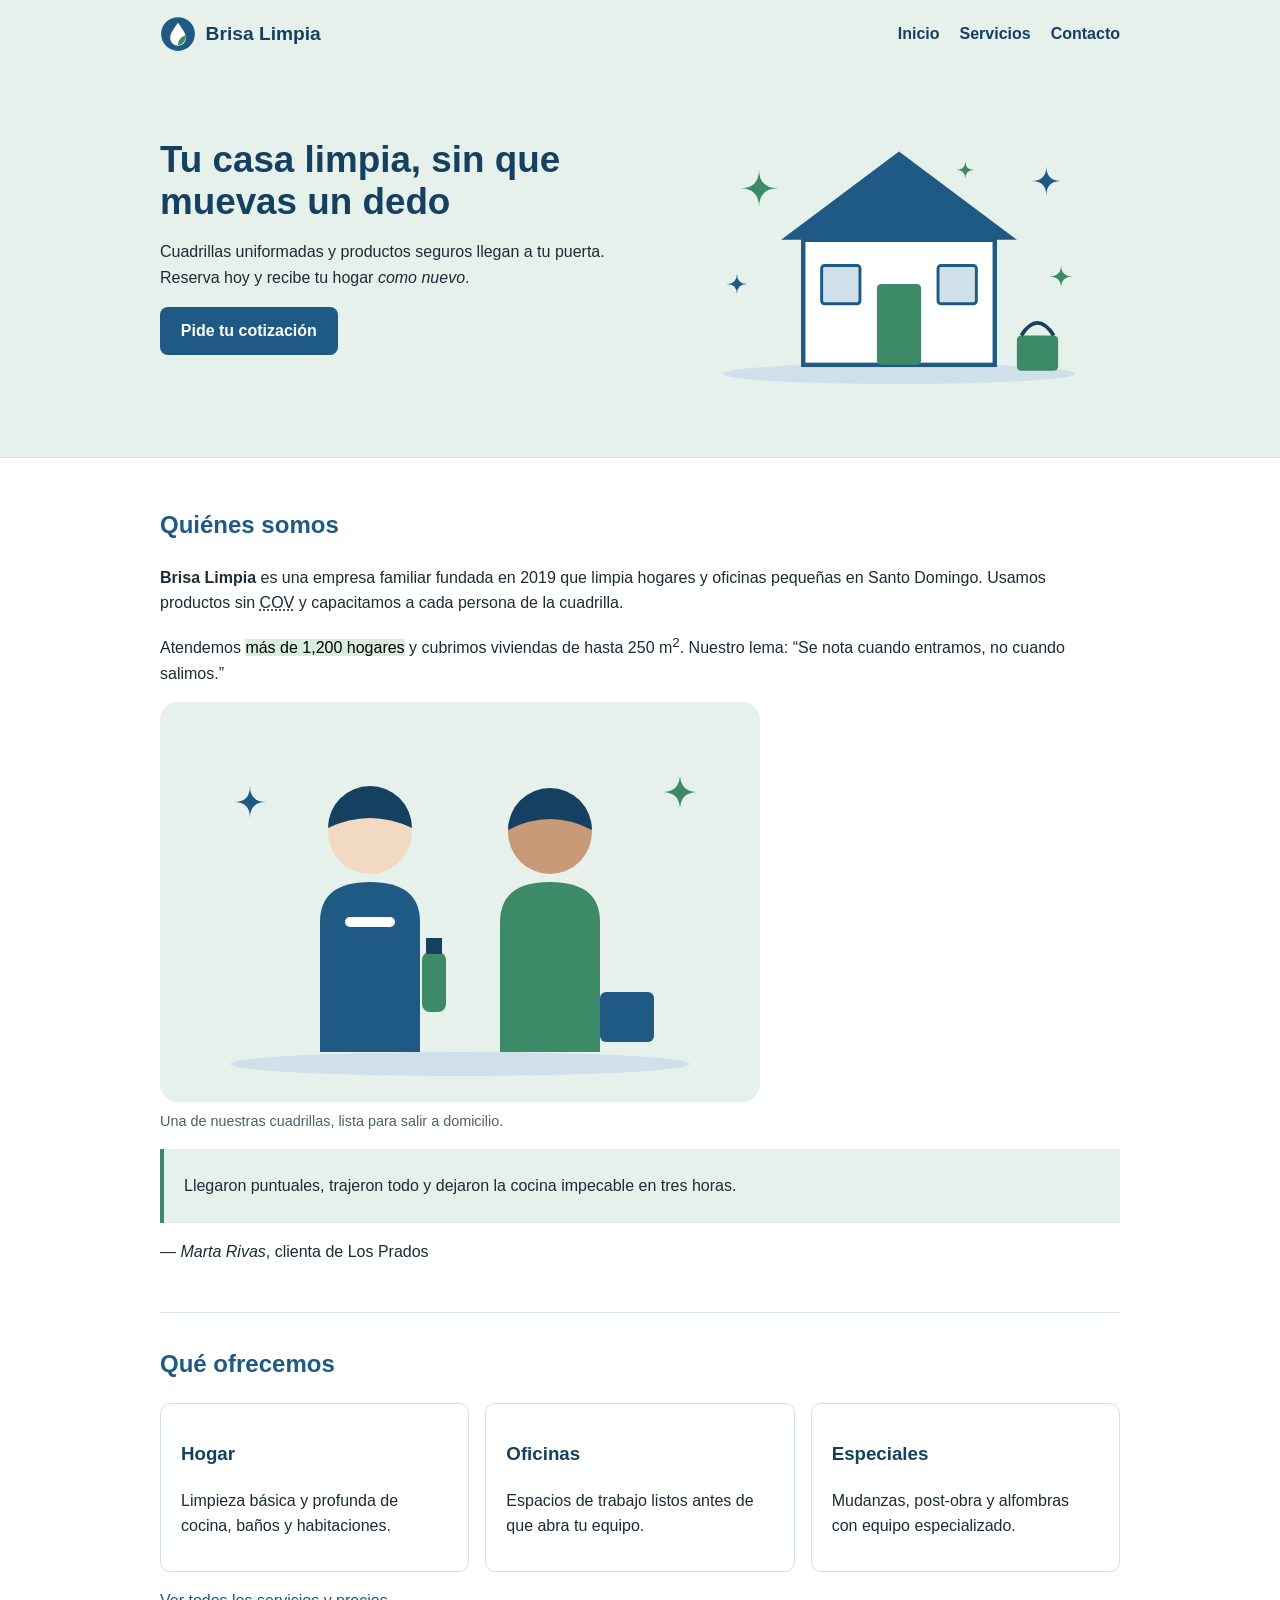
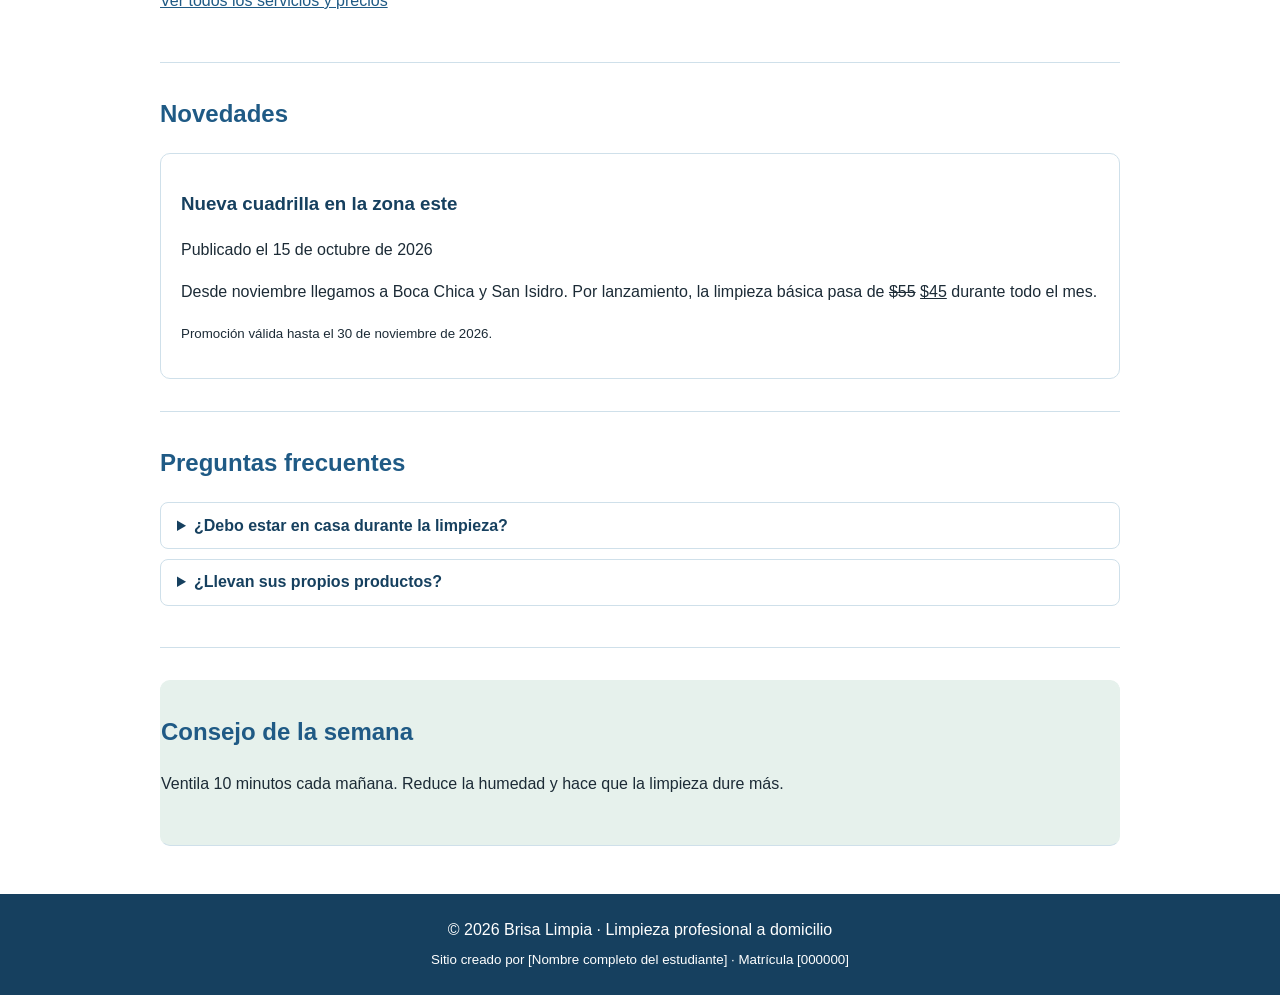
==== index.html @ 1523bc92 "Add files via upload" ====
<!DOCTYPE html>
<html lang="es">
<head>
<meta charset="UTF-8">
<meta name="viewport" content="width=device-width, initial-scale=1">
<title>Brisa Limpia · Limpieza profesional a domicilio</title>
<meta name="description" content="Limpieza profesional de hogares y oficinas pequeñas a domicilio en Santo Domingo, con cuadrillas capacitadas y productos seguros.">
<link rel="icon" href="img/logo.svg" type="image/svg+xml">
<link rel="stylesheet" href="style.css">
</head>
<body>
<header>
<div class="barra">
<a class="marca" href="index.html"><img src="img/logo.svg" alt="Logotipo de Brisa Limpia: una gota blanca con una hoja verde sobre círculo azul" width="36" height="36">Brisa Limpia</a>
<nav aria-label="Principal">
<ul>
<li><a href="index.html">Inicio</a></li>
<li><a href="servicios.html">Servicios</a></li>
<li><a href="contacto.html">Contacto</a></li>
</ul>
</nav>
</div>
<div class="portada">
<div>
<h1>Tu casa limpia, sin que muevas un dedo</h1>
<p>Cuadrillas uniformadas y productos seguros llegan a tu puerta. Reserva hoy y recibe tu hogar <em>como nuevo</em>.</p>
<p><a class="boton" href="contacto.html">Pide tu cotización</a></p>
</div>
<img src="img/hero.svg" alt="Casa de tejado azul con puerta verde, destellos de limpieza y un cubo junto a la entrada" width="600" height="420">
</div>
</header>
<main>
<section id="quienes">
<h2>Quiénes somos</h2>
<p><strong>Brisa Limpia</strong> es una empresa familiar fundada en 2019 que limpia hogares y oficinas pequeñas en Santo Domingo. Usamos productos sin <abbr title="compuestos orgánicos volátiles">COV</abbr> y capacitamos a cada persona de la cuadrilla.</p>
<p>Atendemos <mark>más de 1,200 hogares</mark> y cubrimos viviendas de hasta 250 m<sup>2</sup>. Nuestro lema: <q>Se nota cuando entramos, no cuando salimos.</q></p>
<figure>
<img src="img/equipo.svg" alt="Dos integrantes de la cuadrilla con uniforme azul y verde, una con un rociador de limpieza" width="600" height="400">
<figcaption>Una de nuestras cuadrillas, lista para salir a domicilio.</figcaption>
</figure>
<blockquote>
<p>Llegaron puntuales, trajeron todo y dejaron la cocina impecable en tres horas.</p>
</blockquote>
<p>— <cite>Marta Rivas</cite>, clienta de Los Prados</p>
</section>
<section id="ofrecemos">
<h2>Qué ofrecemos</h2>
<ul class="tarjetas">
<li><h3>Hogar</h3><p>Limpieza básica y profunda de cocina, baños y habitaciones.</p></li>
<li><h3>Oficinas</h3><p>Espacios de trabajo listos antes de que abra tu equipo.</p></li>
<li><h3>Especiales</h3><p>Mudanzas, post-obra y alfombras con equipo especializado.</p></li>
</ul>
<p><a href="servicios.html">Ver todos los servicios y precios</a></p>
</section>
<section id="novedades">
<h2>Novedades</h2>
<article>
<h3>Nueva cuadrilla en la zona este</h3>
<p>Publicado el <time datetime="2026-10-15">15 de octubre de 2026</time></p>
<p>Desde noviembre llegamos a Boca Chica y San Isidro. Por lanzamiento, la limpieza básica pasa de <del>$55</del> <ins>$45</ins> durante todo el mes.</p>
<p><small>Promoción válida hasta el 30 de noviembre de 2026.</small></p>
</article>
</section>
<section id="preguntas">
<h2>Preguntas frecuentes</h2>
<details>
<summary>¿Debo estar en casa durante la limpieza?</summary>
<p>No es obligatorio. Puedes dejarnos acceso con un portero o un familiar.</p>
</details>
<details>
<summary>¿Llevan sus propios productos?</summary>
<p>Sí, traemos productos, aspiradora y paños de microfibra. Tú no pones nada.</p>
</details>
</section>
<aside>
<h2>Consejo de la semana</h2>
<p>Ventila 10 minutos cada mañana. Reduce la humedad y hace que la limpieza dure más.</p>
</aside>
</main>
<footer>
<p>&copy; 2026 Brisa Limpia · Limpieza profesional a domicilio</p>
<p><small>Sitio creado por [Nombre completo del estudiante] · Matrícula [000000]</small></p>
</footer>
</body>
</html>
---- style.css ----
/* Colores principales del sitio */
:root {
    --azul: #1f5a85;
    --azul-osc: #16405f;
    --verde: #3c8a68;
    --verde-cl: #e6f1ec;
    --blanco: #fff;
    --texto: #1c2b36;
    --borde: #cfe0ea;
}

* {
    box-sizing: border-box;
}

body {
    margin: 0;
    font-family: Arial, Helvetica, sans-serif;
    color: var(--texto);
    background: var(--blanco);
    line-height: 1.6;
}

a {
    color: var(--azul);
}

/* Imágenes y contenido multimedia */
img,
video,
iframe {
    max-width: 100%;
}

img {
    height: auto;
}

/* Encabezado y navegación */
header {
    background: var(--verde-cl);
    border-bottom: 1px solid var(--borde);
}

.barra {
    display: flex;
    flex-wrap: wrap;
    justify-content: space-between;
    align-items: center;
    gap: 1rem;
    max-width: 1000px;
    margin: auto;
    padding: 1rem 1.25rem;
}

.marca {
    display: flex;
    align-items: center;
    gap: .6rem;
    font-weight: 700;
    color: var(--azul-osc);
    text-decoration: none;
    font-size: 1.2rem;
}

nav ul {
    display: flex;
    gap: 1.25rem;
    list-style: none;
    margin: 0;
    padding: 0;
}

nav a {
    text-decoration: none;
    color: var(--azul-osc);
    font-weight: 700;
}

nav a:hover {
    color: var(--verde);
}

/* Portada y títulos */
.portada {
    max-width: 1000px;
    margin: auto;
    padding: 2rem 1.25rem 3rem;
    display: grid;
    gap: 2rem;
    grid-template-columns: 1.1fr 1fr;
    align-items: center;
}

.portada.simple {
    grid-template-columns: 1fr;
    padding-bottom: 2rem;
}

h1 {
    font-size: 2.3rem;
    line-height: 1.15;
    color: var(--azul-osc);
    margin: 0 0 .75rem;
}

h2 {
    color: var(--azul);
    margin-top: 0;
}

h3 {
    color: var(--azul-osc);
}

/* Botones */
.boton {
    display: inline-block;
    background: var(--azul);
    color: var(--blanco);
    padding: .7rem 1.3rem;
    border-radius: 8px;
    text-decoration: none;
    font-weight: 700;
}

.boton:hover {
    background: var(--verde);
}

/* Contenido principal */
main {
    max-width: 1000px;
    margin: auto;
    padding: 1rem 1.25rem;
}

main > section,
main > aside {
    padding: 2rem 0;
    border-bottom: 1px solid var(--borde);
}

/* Tarjetas y artículos */
.tarjetas {
    list-style: none;
    padding: 0;
    display: grid;
    gap: 1rem;
    grid-template-columns: repeat(auto-fit, minmax(220px, 1fr));
}

.tarjetas li,
article,
aside {
    border: 1px solid var(--borde);
    border-radius: 10px;
    padding: 1rem 1.25rem;
}

aside {
    background: var(--verde-cl);
    border-color: var(--verde-cl);
}

main > aside {
    margin: 2rem 0;
}

/* Figuras y citas */
figure {
    margin: 0 0 1rem;
}

figcaption {
    font-size: .9rem;
    color: #4b6070;
}

blockquote {
    margin: 1rem 0;
    padding: .5rem 1.25rem;
    border-left: 4px solid var(--verde);
    background: var(--verde-cl);
}

mark {
    background: #d8ecdf;
}

/* Galería de imágenes */
.galeria {
    display: grid;
    gap: 1rem;
    grid-template-columns: repeat(auto-fit, minmax(220px, 1fr));
}

/* Tablas */
.tabla-caja {
    overflow-x: auto;
}

table {
    border-collapse: collapse;
    width: 100%;
    min-width: 520px;
}

caption {
    text-align: left;
    font-weight: 700;
    padding-bottom: .5rem;
    color: var(--azul-osc);
}

th,
td {
    border: 1px solid var(--borde);
    padding: .6rem .8rem;
    text-align: left;
}

thead th {
    background: var(--azul);
    color: var(--blanco);
}

tbody th[scope="rowgroup"] {
    background: var(--verde-cl);
}

tfoot th,
tfoot td {
    background: var(--verde-cl);
}

/* Secciones desplegables */
details {
    border: 1px solid var(--borde);
    border-radius: 8px;
    padding: .6rem 1rem;
    margin-bottom: .6rem;
}

summary {
    cursor: pointer;
    font-weight: 700;
    color: var(--azul-osc);
}

/* Formularios */
fieldset {
    border: 1px solid var(--borde);
    border-radius: 10px;
    margin: 0 0 1.25rem;
    padding: 1rem 1.25rem;
}

legend {
    font-weight: 700;
    color: var(--azul-osc);
    padding: 0 .4rem;
}

form label {
    display: block;
    margin: .8rem 0 .25rem;
    font-weight: 700;
}

form label.en-linea {
    display: inline-block;
    font-weight: 400;
    margin-right: 1rem;
}

input:not([type="radio"], [type="checkbox"], [type="color"], [type="range"]),
select,
textarea {
    width: 100%;
    padding: .55rem;
    border: 1px solid #9db6c6;
    border-radius: 6px;
    font: inherit;
}

/* Botones de formularios */
button {
    background: var(--verde);
    color: var(--blanco);
    border: 0;
    border-radius: 8px;
    padding: .8rem 1.6rem;
    font: inherit;
    font-weight: 700;
    cursor: pointer;
}

button:hover {
    background: var(--azul);
}

address {
    font-style: normal;
}

/* Videos y contenido incrustado */
iframe {
    width: 100%;
    height: 320px;
    border: 1px solid var(--borde);
    border-radius: 10px;
}

/* Pie de página */
footer {
    background: var(--azul-osc);
    color: var(--blanco);
    text-align: center;
    padding: 1.25rem;
}

footer p {
    margin: .2rem 0;
}

/* Adaptación a pantallas pequeñas */
@media (max-width: 700px) {
    .portada {
        grid-template-columns: 1fr;
    }

    h1 {
        font-size: 1.8rem;
    }
}
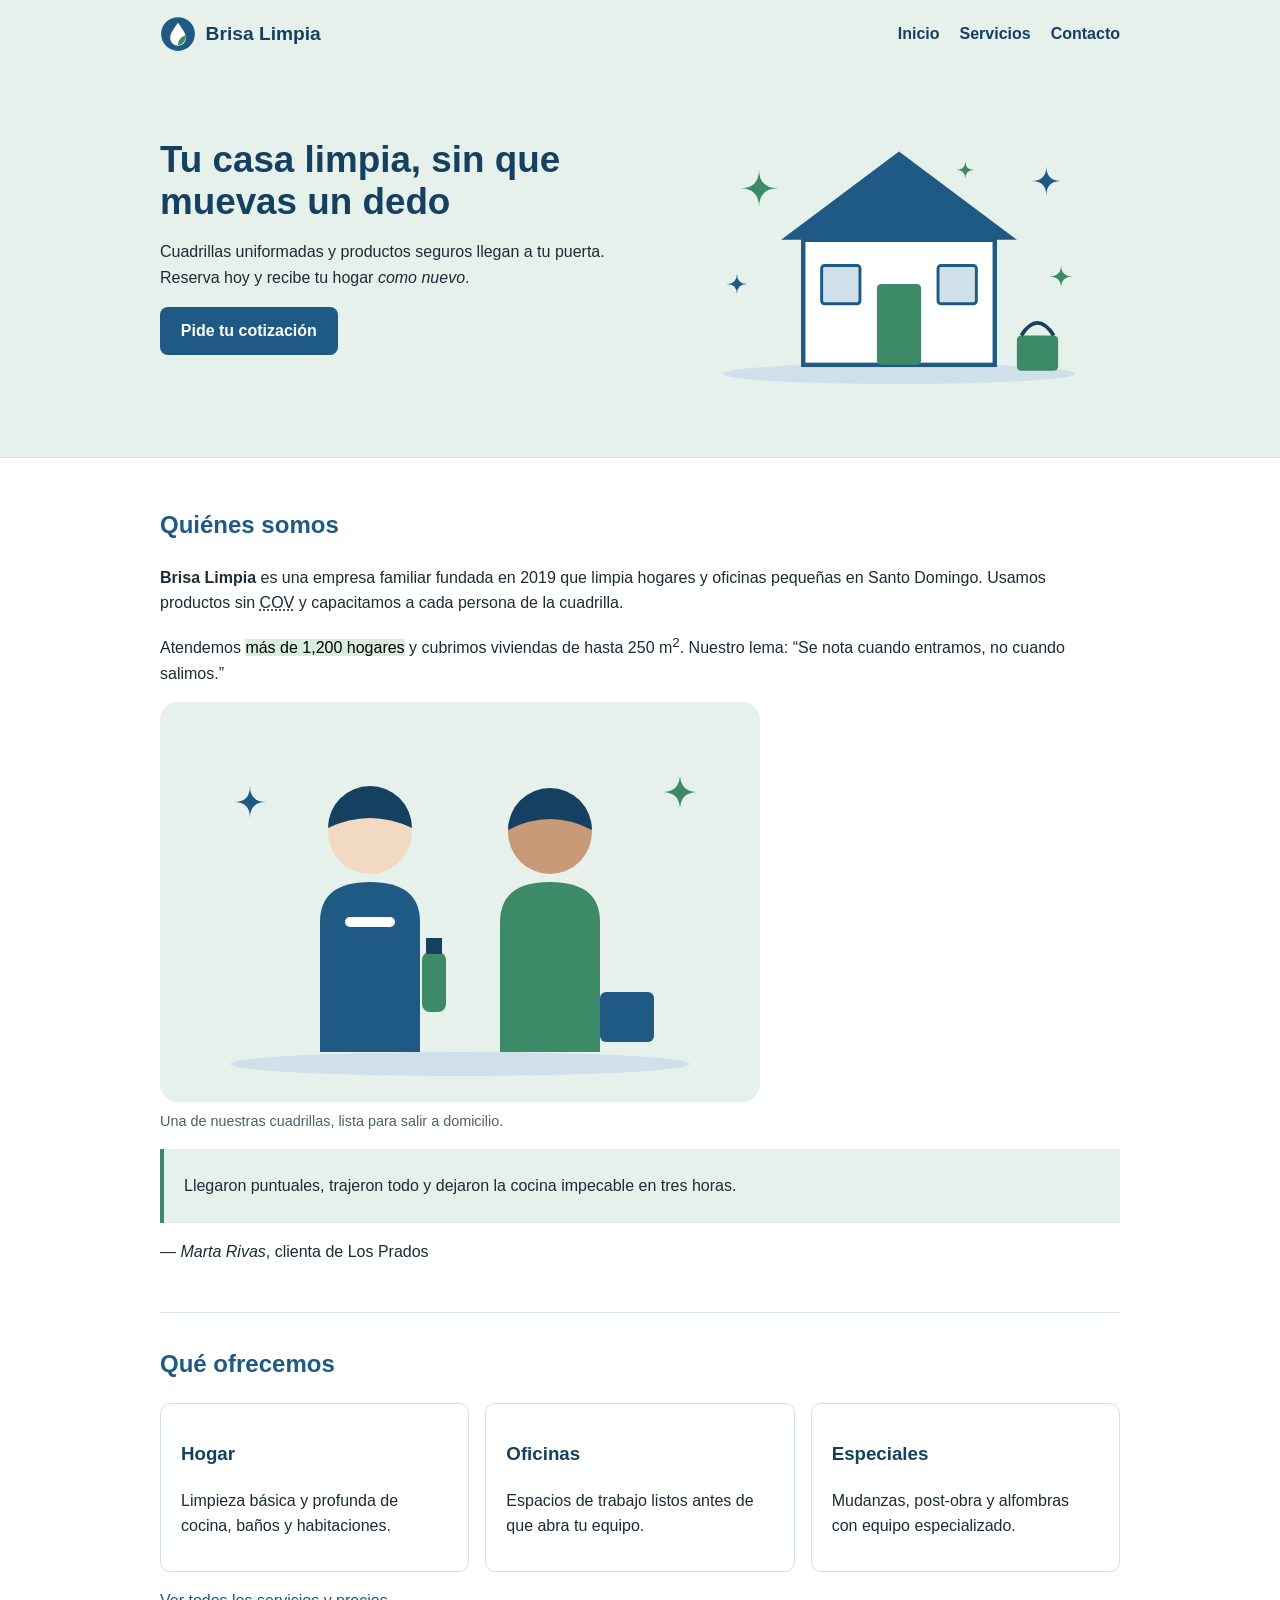
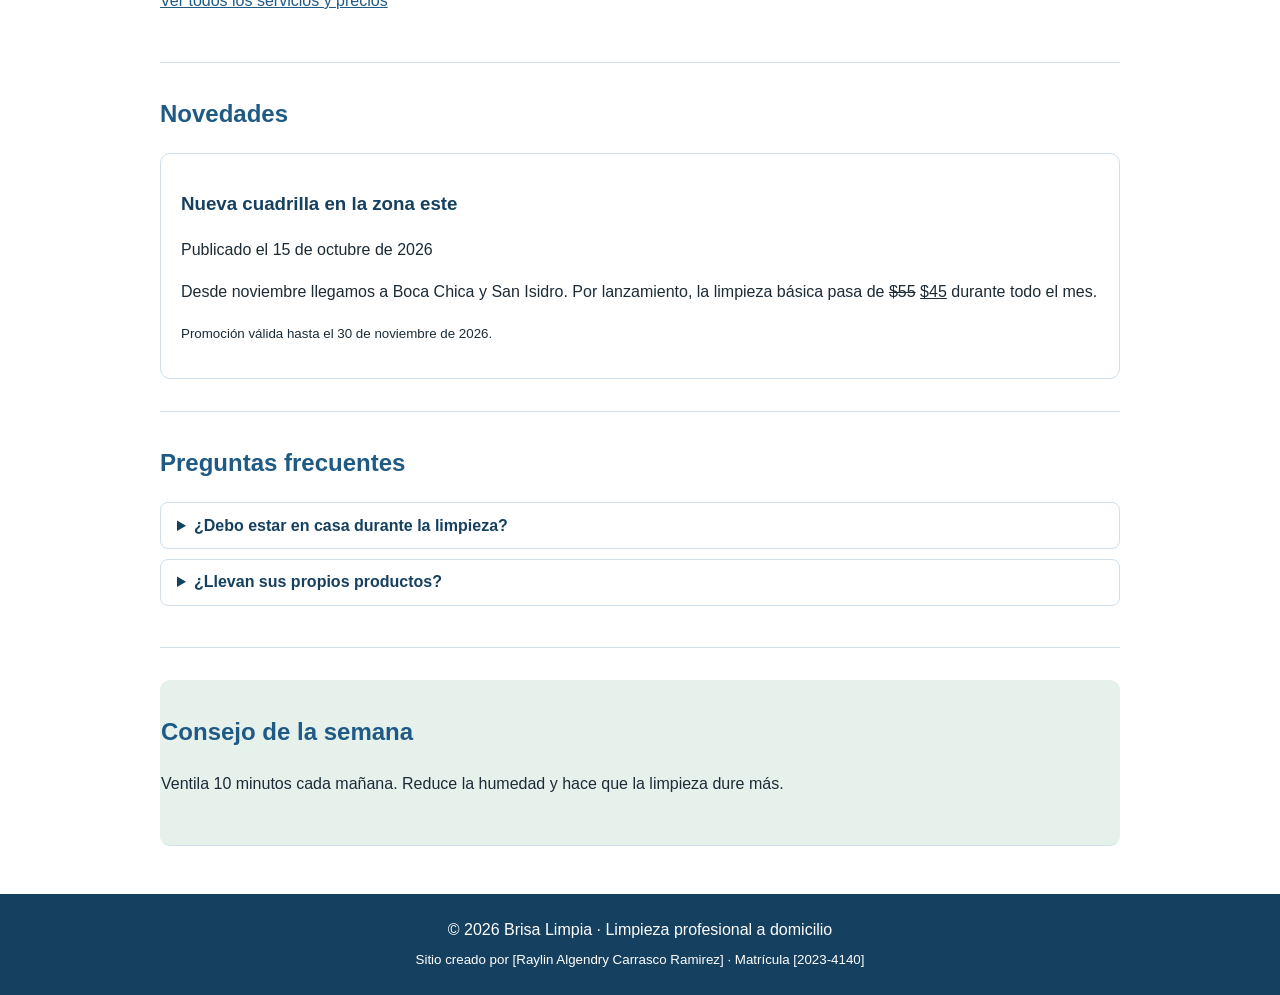
==== commit 0e55197f: "Update footer with student name and registration number" ====
--- a/index.html
+++ b/index.html
@@ -79,7 +79,7 @@
 </main>
 <footer>
 <p>&copy; 2026 Brisa Limpia · Limpieza profesional a domicilio</p>
-<p><small>Sitio creado por [Nombre completo del estudiante] · Matrícula [000000]</small></p>
+<p><small>Sitio creado por [Raylin Algendry Carrasco Ramirez] · Matrícula [2023-4140]</small></p>
 </footer>
 </body>
 </html>
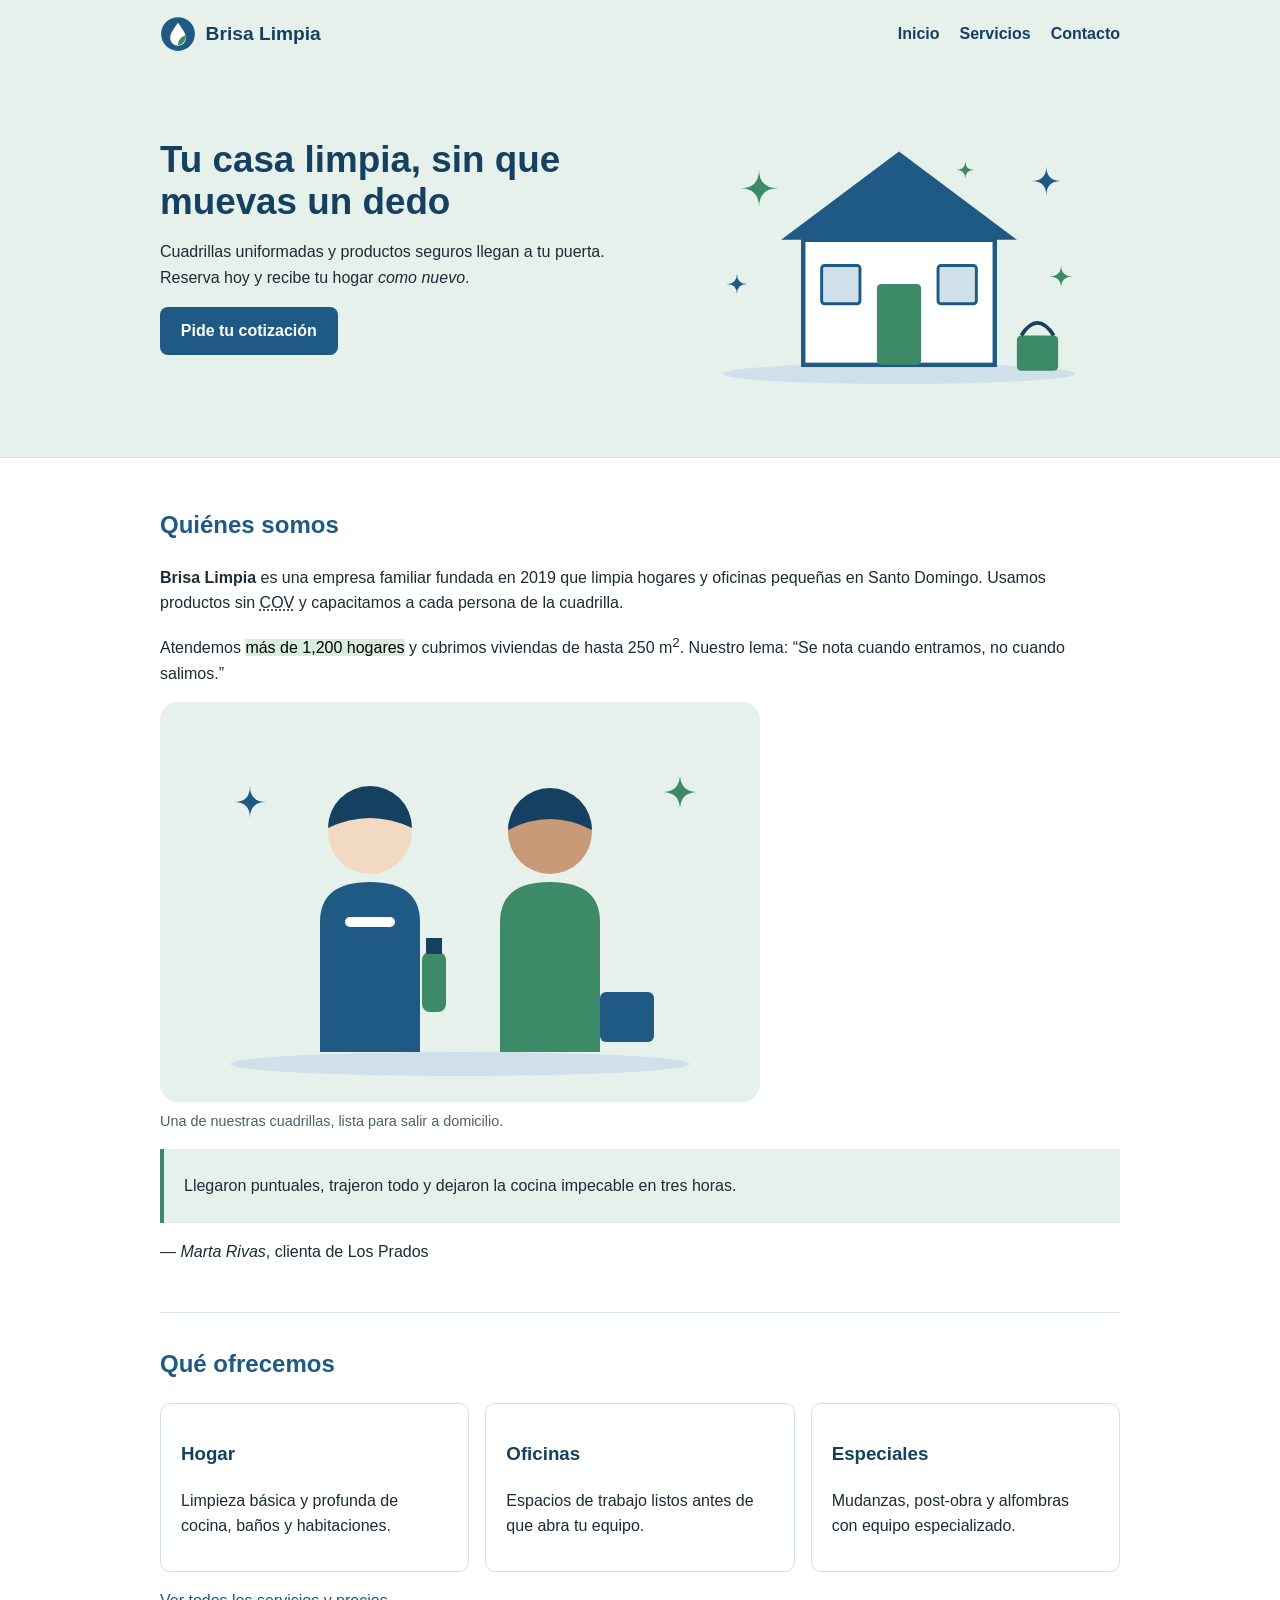
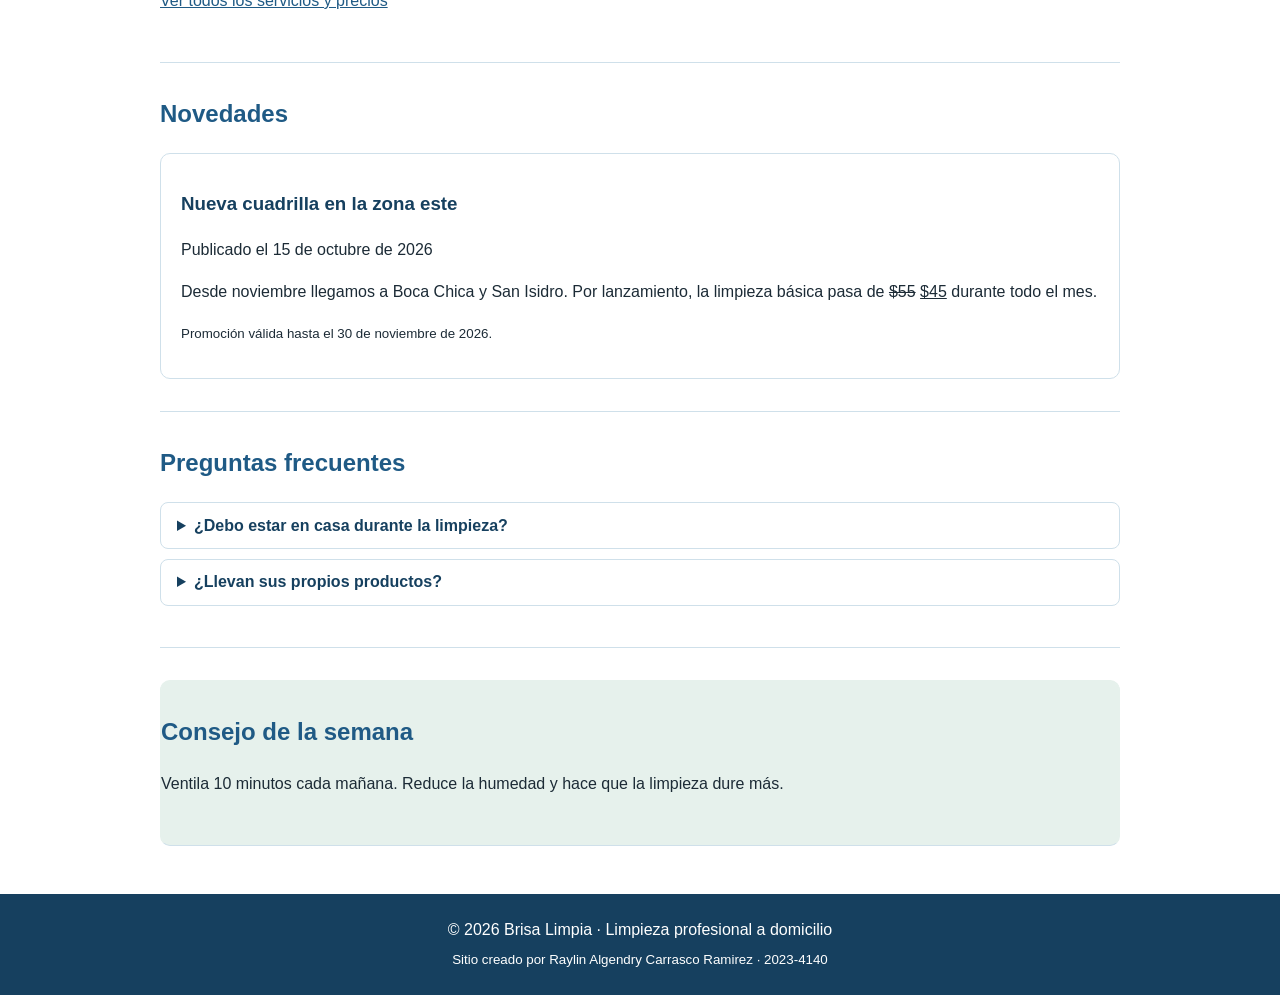
==== commit 01e7935c: "Update footer with creator's name and registration" ====
--- a/index.html
+++ b/index.html
@@ -79,7 +79,7 @@
 </main>
 <footer>
 <p>&copy; 2026 Brisa Limpia · Limpieza profesional a domicilio</p>
-<p><small>Sitio creado por [Raylin Algendry Carrasco Ramirez] · Matrícula [2023-4140]</small></p>
+<p><small>Sitio creado por Raylin Algendry Carrasco Ramirez · 2023-4140</small></p>
 </footer>
 </body>
 </html>
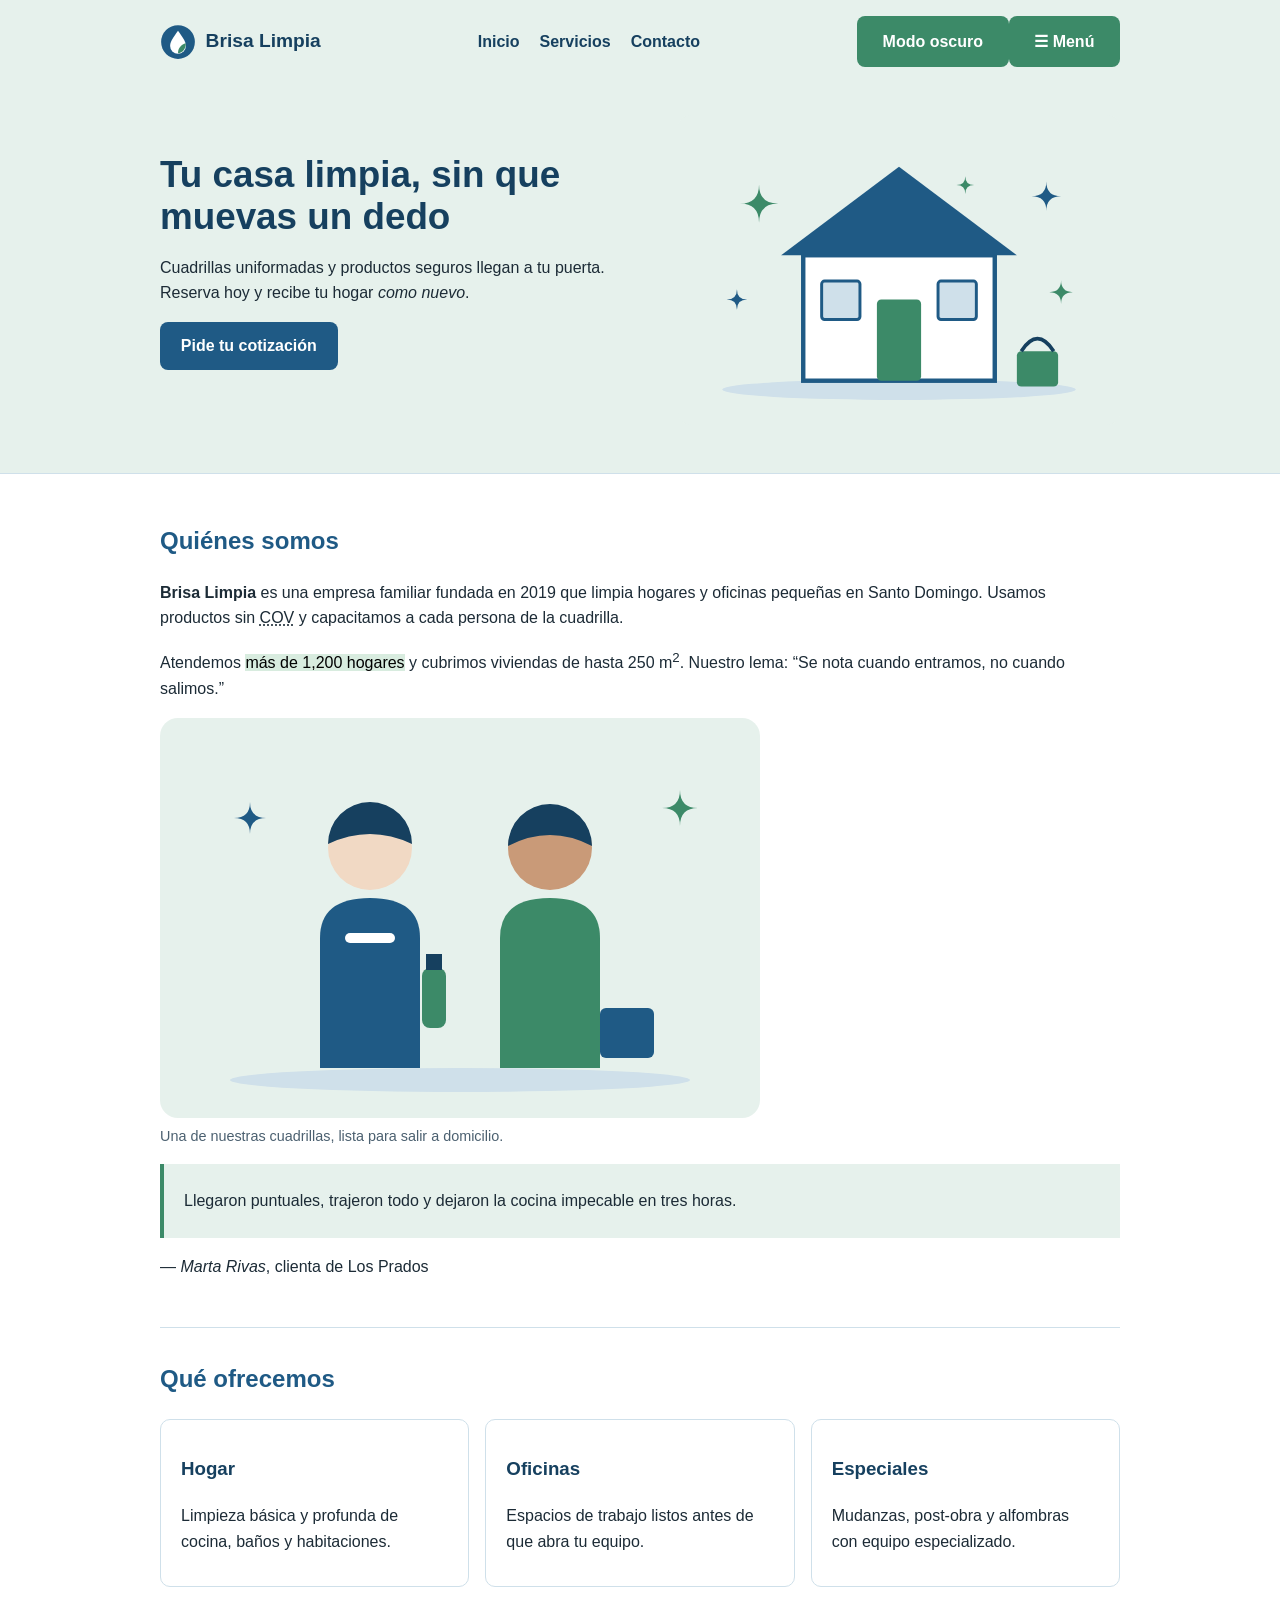
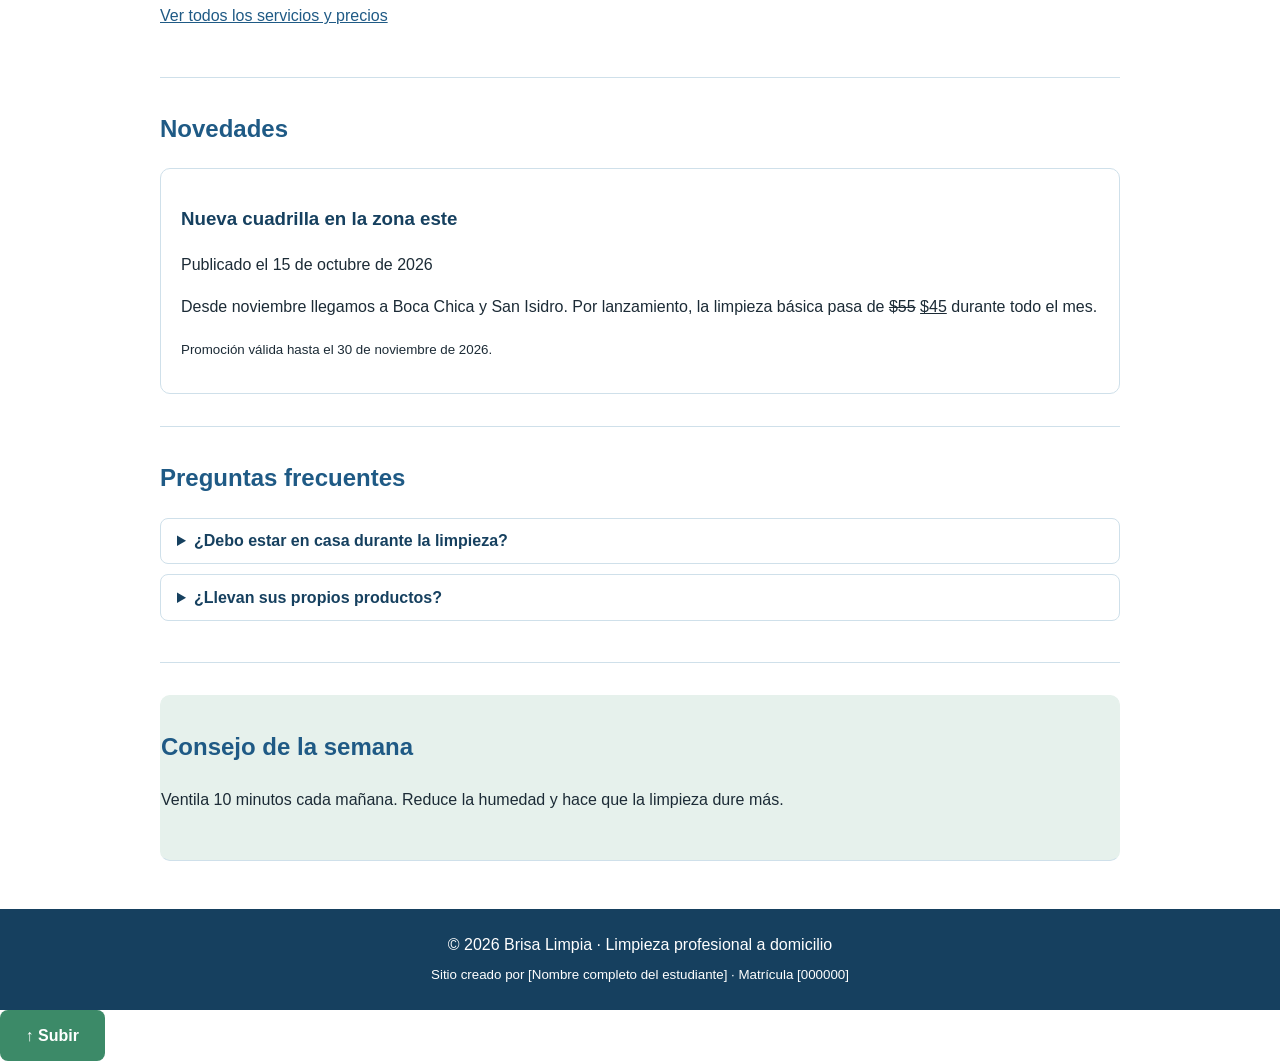
==== commit 8b0494a3: "Modify footer to reflect student information cambio index, footer y conectar con js" ====
--- a/index.html
+++ b/index.html
@@ -7,6 +7,7 @@
 <meta name="description" content="Limpieza profesional de hogares y oficinas pequeñas a domicilio en Santo Domingo, con cuadrillas capacitadas y productos seguros.">
 <link rel="icon" href="img/logo.svg" type="image/svg+xml">
 <link rel="stylesheet" href="style.css">
+<script src="app.js" defer></script>
 </head>
 <body>
 <header>
@@ -79,7 +80,7 @@
 </main>
 <footer>
 <p>&copy; 2026 Brisa Limpia · Limpieza profesional a domicilio</p>
-<p><small>Sitio creado por Raylin Algendry Carrasco Ramirez · 2023-4140</small></p>
+<p><small>Sitio creado por [Nombre completo del estudiante] · Matrícula [000000]</small></p>
 </footer>
 </body>
 </html>
